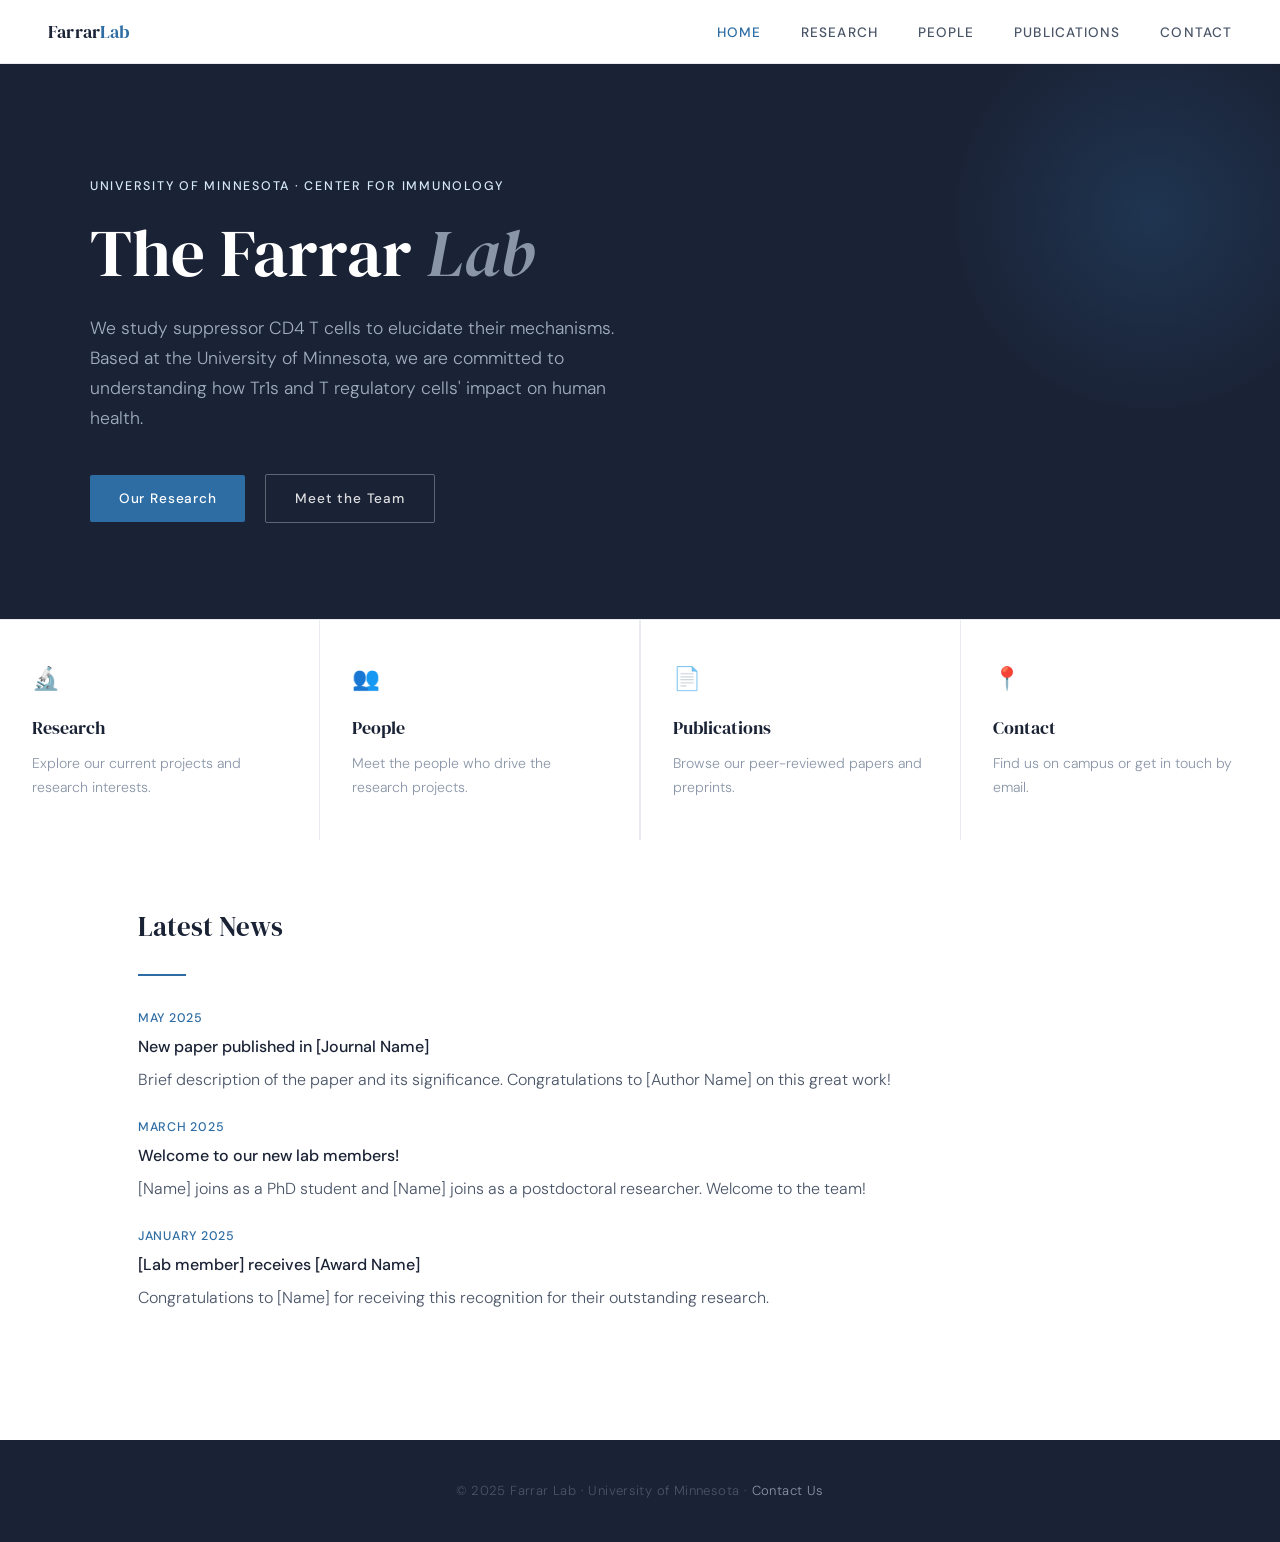
==== index.html @ 4f5e02fc "Add files via upload" ====
<!DOCTYPE html>
<html lang="en">
<head>
  <meta charset="UTF-8" />
  <meta name="viewport" content="width=device-width, initial-scale=1.0" />
  <title>Farrar Lab — University of Minnesota</title>
  <link rel="stylesheet" href="style.css" />
</head>
<body>

  <nav>
    <a class="nav-logo" href="index.html">Farrar<span>Lab</span></a>
    <ul class="nav-links">
      <li><a href="index.html" class="active">Home</a></li>
      <li><a href="research.html">Research</a></li>
      <li><a href="people.html">People</a></li>
      <li><a href="publications.html">Publications</a></li>
      <li><a href="contact.html">Contact</a></li>
    </ul>
  </nav>

  <header class="home-hero">
    <div class="home-hero-inner">
      <p class="eyebrow">University of Minnesota · Center for Immunology</p>
      <h1>The Farrar <em>Lab</em></h1>
      <p class="tagline">
        We study suppressor CD4 T cells to elucidate their mechanisms.
        Based at the University of Minnesota, we are committed to understanding how Tr1s and T regulatory cells' impact on human health.
      </p>
      <a class="btn" href="research.html">Our Research</a>
      <a class="btn btn-outline" href="people.html">Meet the Team</a>
    </div>
  </header>

  <div class="home-cards">
    <a class="home-card" href="research.html">
      <div class="card-icon">🔬</div>
      <h3>Research</h3>
      <p>Explore our current projects and research interests.</p>
    </a>
    <a class="home-card" href="people.html">
      <div class="card-icon">👥</div>
      <h3>People</h3>
      <p>Meet the people who drive the research projects.</p>
    </a>
    <a class="home-card" href="publications.html">
      <div class="card-icon">📄</div>
      <h3>Publications</h3>
      <p>Browse our peer-reviewed papers and preprints.</p>
    </a>
    <a class="home-card" href="contact.html">
      <div class="card-icon">📍</div>
      <h3>Contact</h3>
      <p>Find us on campus or get in touch by email.</p>
    </a>
  </div>

  <main>
    <section>
      <h2>Latest News</h2>
      <div class="divider"></div>
      <!-- Add news items here. Copy and paste this block to add more. -->
      <div style="display:flex; flex-direction:column; gap:1.5rem;">

        <div>
          <p style="font-size:0.78rem; font-weight:500; letter-spacing:0.06em; color:var(--accent); margin-bottom:0.2rem;">MAY 2025</p>
          <h3>New paper published in [Journal Name]</h3>
          <p>Brief description of the paper and its significance. Congratulations to [Author Name] on this great work!</p>
        </div>

        <div>
          <p style="font-size:0.78rem; font-weight:500; letter-spacing:0.06em; color:var(--accent); margin-bottom:0.2rem;">MARCH 2025</p>
          <h3>Welcome to our new lab members!</h3>
          <p>[Name] joins as a PhD student and [Name] joins as a postdoctoral researcher. Welcome to the team!</p>
        </div>

        <div>
          <p style="font-size:0.78rem; font-weight:500; letter-spacing:0.06em; color:var(--accent); margin-bottom:0.2rem;">JANUARY 2025</p>
          <h3>[Lab member] receives [Award Name]</h3>
          <p>Congratulations to [Name] for receiving this recognition for their outstanding research.</p>
        </div>

      </div>
    </section>
  </main>

  <footer>
    <p>© 2025 Farrar Lab · University of Minnesota · <a href="contact.html">Contact Us</a></p>
  </footer>

</body>
</html>
---- style.css ----
@import url('https://fonts.googleapis.com/css2?family=DM+Serif+Display:ital@0;1&family=DM+Sans:wght@300;400;500&display=swap');

:root {
  --navy: #1a2235;
  --navy-mid: #243048;
  --grey-dark: #4a5568;
  --grey-mid: #8a96a8;
  --grey-light: #e8ecf1;
  --off-white: #f7f8fa;
  --white: #ffffff;
  --accent: #2e6da4;
  --accent-light: #d6e8f7;
}

*, *::before, *::after { box-sizing: border-box; margin: 0; padding: 0; }

html { scroll-behavior: smooth; }

body {
  font-family: 'DM Sans', sans-serif;
  font-weight: 300;
  background: var(--white);
  color: var(--navy);
  line-height: 1.7;
  font-size: 16px;
}

/* ── NAV ── */
nav {
  position: sticky;
  top: 0;
  z-index: 100;
  background: var(--white);
  border-bottom: 1px solid var(--grey-light);
  display: flex;
  align-items: center;
  justify-content: space-between;
  padding: 0 3rem;
  height: 64px;
}

.nav-logo {
  font-family: 'DM Serif Display', serif;
  font-size: 1.15rem;
  color: var(--navy);
  text-decoration: none;
  letter-spacing: 0.01em;
}

.nav-logo span {
  color: var(--accent);
}

.nav-links {
  display: flex;
  gap: 2.5rem;
  list-style: none;
}

.nav-links a {
  font-size: 0.85rem;
  font-weight: 500;
  letter-spacing: 0.08em;
  text-transform: uppercase;
  color: var(--grey-dark);
  text-decoration: none;
  transition: color 0.2s;
}

.nav-links a:hover,
.nav-links a.active {
  color: var(--accent);
}

/* ── PAGE HERO ── */
.page-hero {
  background: var(--navy);
  color: var(--white);
  padding: 5rem 3rem 4rem;
}

.page-hero h1 {
  font-family: 'DM Serif Display', serif;
  font-size: clamp(2.2rem, 5vw, 3.5rem);
  font-weight: 400;
  line-height: 1.15;
  max-width: 700px;
}

.page-hero p {
  margin-top: 1rem;
  color: var(--grey-mid);
  max-width: 560px;
  font-size: 1.05rem;
}

/* ── MAIN CONTENT ── */
main {
  max-width: 1100px;
  margin: 0 auto;
  padding: 4rem 3rem;
}

section {
  margin-bottom: 4rem;
}

h2 {
  font-family: 'DM Serif Display', serif;
  font-size: 1.7rem;
  font-weight: 400;
  color: var(--navy);
  margin-bottom: 1.5rem;
}

h3 {
  font-size: 1rem;
  font-weight: 500;
  color: var(--navy);
  margin-bottom: 0.4rem;
}

p { color: var(--grey-dark); margin-bottom: 1rem; }
p:last-child { margin-bottom: 0; }

/* ── DIVIDER ── */
.divider {
  width: 48px;
  height: 2px;
  background: var(--accent);
  margin-bottom: 2rem;
}

/* ── HOME HERO ── */
.home-hero {
  background: var(--navy);
  color: var(--white);
  padding: 7rem 3rem 6rem;
  position: relative;
  overflow: hidden;
}

.home-hero::before {
  content: '';
  position: absolute;
  top: -60px; right: -80px;
  width: 420px; height: 420px;
  border-radius: 50%;
  background: radial-gradient(circle, rgba(46,109,164,0.25) 0%, transparent 70%);
  pointer-events: none;
}

.home-hero-inner {
  max-width: 1100px;
  margin: 0 auto;
}

.home-hero .eyebrow {
  font-size: 0.78rem;
  font-weight: 500;
  letter-spacing: 0.14em;
  text-transform: uppercase;
  color: var(--accent-light);
  margin-bottom: 1.2rem;
}

.home-hero h1 {
  font-family: 'DM Serif Display', serif;
  font-size: clamp(2.6rem, 6vw, 4.2rem);
  font-weight: 400;
  line-height: 1.1;
  max-width: 720px;
  margin-bottom: 1.5rem;
}

.home-hero h1 em {
  font-style: italic;
  color: var(--grey-mid);
}

.home-hero .tagline {
  font-size: 1.1rem;
  color: #a0aec0;
  max-width: 540px;
  line-height: 1.7;
  margin-bottom: 2.5rem;
}

.btn {
  display: inline-block;
  padding: 0.75rem 1.8rem;
  background: var(--accent);
  color: var(--white);
  text-decoration: none;
  font-size: 0.85rem;
  font-weight: 500;
  letter-spacing: 0.06em;
  border-radius: 2px;
  transition: background 0.2s, transform 0.15s;
}

.btn:hover { background: #245a8a; transform: translateY(-1px); }

.btn-outline {
  background: transparent;
  border: 1px solid rgba(255,255,255,0.3);
  margin-left: 1rem;
  color: rgba(255,255,255,0.85);
}
.btn-outline:hover { background: rgba(255,255,255,0.08); transform: translateY(-1px); }

/* ── HOME CARDS ── */
.home-cards {
  display: grid;
  grid-template-columns: repeat(auto-fit, minmax(240px, 1fr));
  gap: 1.5px;
  background: var(--grey-light);
  border-top: 1.5px solid var(--grey-light);
}

.home-card {
  background: var(--white);
  padding: 2.5rem 2rem;
  text-decoration: none;
  transition: background 0.2s;
}

.home-card:hover { background: var(--off-white); }

.home-card .card-icon {
  font-size: 1.4rem;
  margin-bottom: 1rem;
}

.home-card h3 {
  font-family: 'DM Serif Display', serif;
  font-size: 1.1rem;
  font-weight: 400;
  margin-bottom: 0.5rem;
}

.home-card p {
  font-size: 0.88rem;
  color: var(--grey-mid);
  margin: 0;
}

/* ── PEOPLE GRID ── */
.people-grid {
  display: grid;
  grid-template-columns: repeat(auto-fill, minmax(200px, 1fr));
  gap: 2rem;
}

.person-card {
  text-align: center;
}

.person-photo {
  width: 120px;
  height: 120px;
  border-radius: 50%;
  background: var(--grey-light);
  margin: 0 auto 1rem;
  display: flex;
  align-items: center;
  justify-content: center;
  font-size: 2rem;
  color: var(--grey-mid);
  overflow: hidden;
}

.person-photo img {
  width: 100%;
  height: 100%;
  object-fit: cover;
}

.person-card h3 { font-size: 0.95rem; }

.person-card .role {
  font-size: 0.8rem;
  color: var(--accent);
  font-weight: 500;
  letter-spacing: 0.04em;
  margin-bottom: 0.3rem;
}

.person-card p {
  font-size: 0.82rem;
  color: var(--grey-mid);
  margin: 0;
}

.people-section-label {
  font-size: 0.75rem;
  font-weight: 500;
  letter-spacing: 0.12em;
  text-transform: uppercase;
  color: var(--grey-mid);
  margin-bottom: 1.5rem;
  padding-bottom: 0.75rem;
  border-bottom: 1px solid var(--grey-light);
}

/* ── PUBLICATIONS ── */
.pub-list { list-style: none; }

.pub-item {
  padding: 1.5rem 0;
  border-bottom: 1px solid var(--grey-light);
  display: grid;
  grid-template-columns: 48px 1fr;
  gap: 1rem;
  align-items: start;
}

.pub-year {
  font-size: 0.78rem;
  font-weight: 500;
  color: var(--accent);
  padding-top: 0.15rem;
  letter-spacing: 0.04em;
}

.pub-title {
  font-size: 0.95rem;
  font-weight: 500;
  color: var(--navy);
  margin-bottom: 0.25rem;
}

.pub-authors {
  font-size: 0.83rem;
  color: var(--grey-mid);
  margin-bottom: 0.2rem;
}

.pub-journal {
  font-size: 0.83rem;
  color: var(--grey-dark);
  font-style: italic;
}

.pub-link {
  display: inline-block;
  margin-top: 0.4rem;
  font-size: 0.78rem;
  font-weight: 500;
  color: var(--accent);
  text-decoration: none;
  letter-spacing: 0.04em;
}

.pub-link:hover { text-decoration: underline; }

/* ── CONTACT ── */
.contact-grid {
  display: grid;
  grid-template-columns: 1fr 1fr;
  gap: 3rem;
}

.contact-block h3 {
  font-size: 0.75rem;
  font-weight: 500;
  letter-spacing: 0.12em;
  text-transform: uppercase;
  color: var(--grey-mid);
  margin-bottom: 0.75rem;
}

.contact-block p, .contact-block a {
  font-size: 0.95rem;
  color: var(--grey-dark);
  text-decoration: none;
}

.contact-block a:hover { color: var(--accent); }

.map-embed {
  width: 100%;
  height: 300px;
  border: none;
  border-radius: 2px;
  margin-top: 2rem;
  filter: grayscale(20%);
}

/* ── RESEARCH AREAS ── */
.research-grid {
  display: grid;
  grid-template-columns: repeat(auto-fit, minmax(280px, 1fr));
  gap: 2rem;
}

.research-card {
  background: var(--off-white);
  padding: 2rem;
  border-left: 3px solid var(--accent);
}

.research-card h3 {
  font-family: 'DM Serif Display', serif;
  font-size: 1.1rem;
  font-weight: 400;
  margin-bottom: 0.75rem;
}

.research-card p {
  font-size: 0.9rem;
  margin: 0;
}

/* ── FOOTER ── */
footer {
  background: var(--navy);
  color: var(--grey-mid);
  text-align: center;
  padding: 2.5rem 3rem;
  font-size: 0.82rem;
  letter-spacing: 0.03em;
}

footer a { color: var(--grey-mid); text-decoration: none; }
footer a:hover { color: var(--white); }

/* ── RESPONSIVE ── */
@media (max-width: 768px) {
  nav { padding: 0 1.5rem; }
  .nav-links { gap: 1.5rem; }
  .home-hero, .page-hero { padding: 4rem 1.5rem 3rem; }
  main { padding: 3rem 1.5rem; }
  .contact-grid { grid-template-columns: 1fr; }
  .btn-outline { margin-left: 0; margin-top: 0.75rem; display: inline-block; }
}
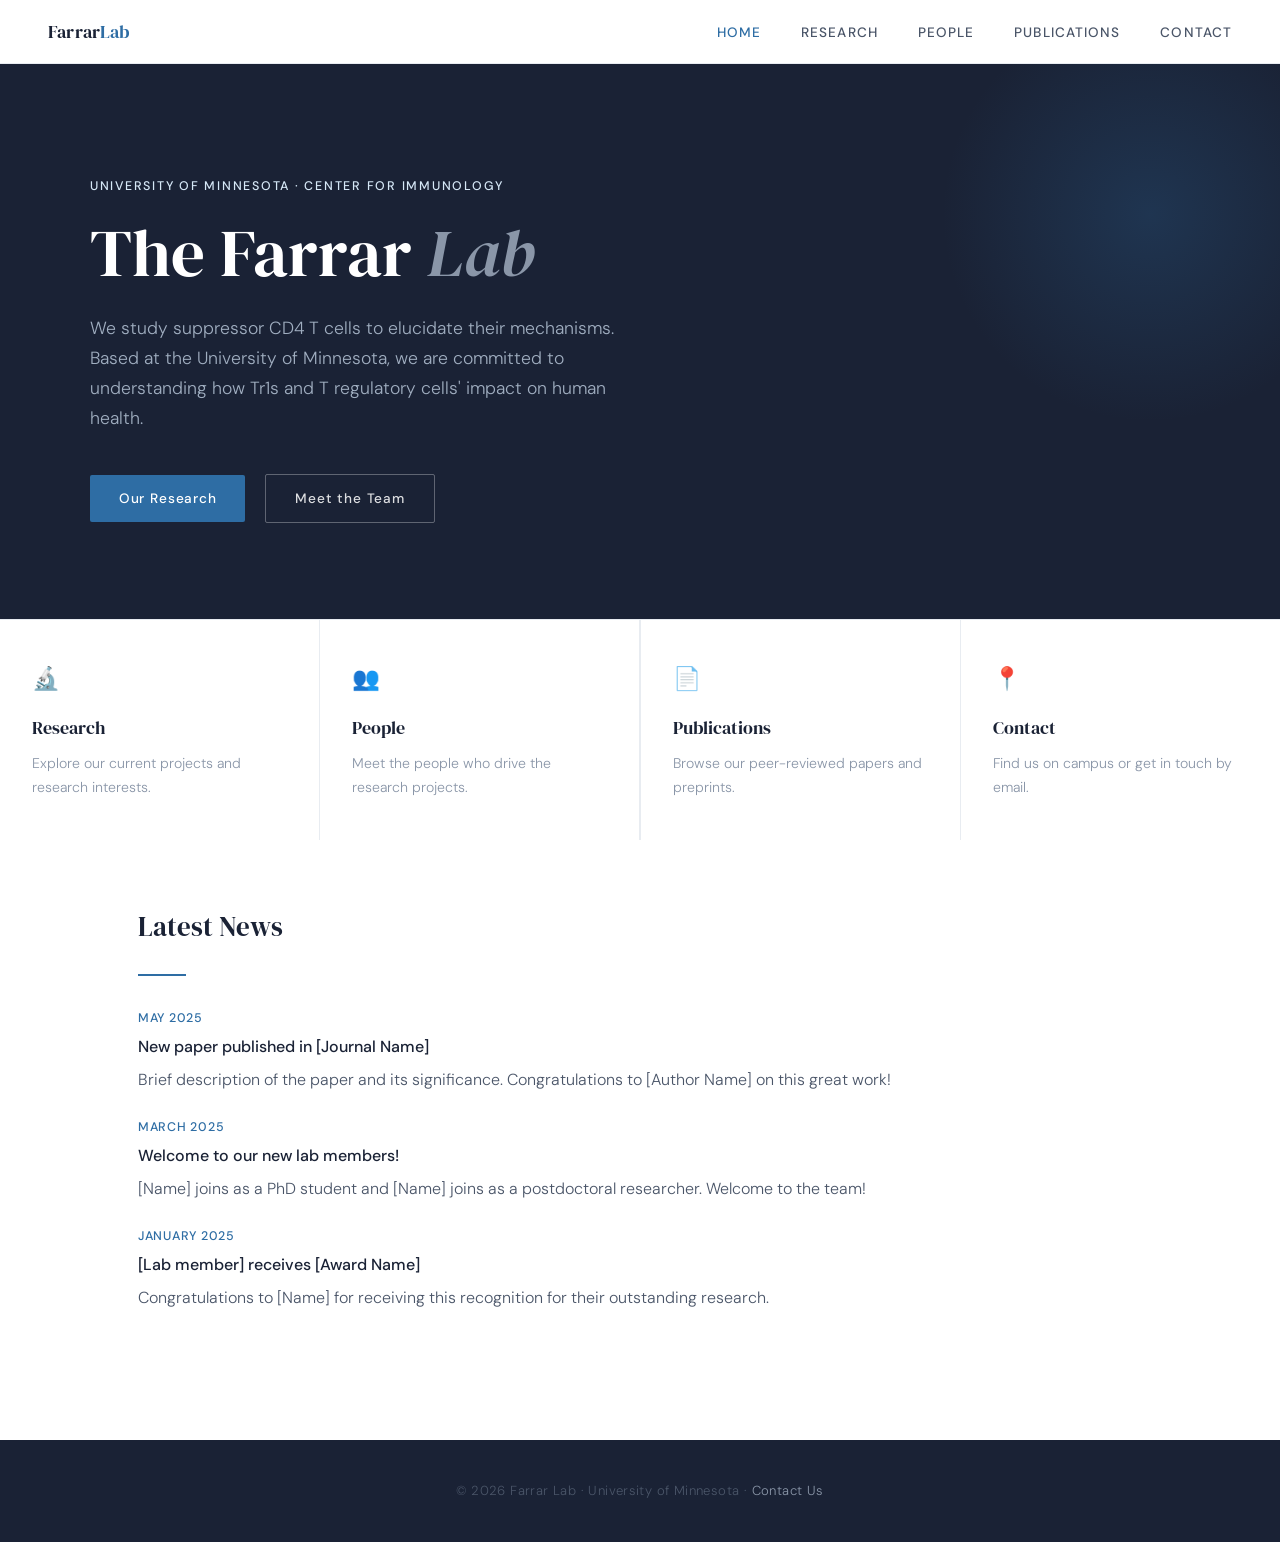
==== commit a06023e5: "Add files via upload" ====
--- a/index.html
+++ b/index.html
@@ -85,7 +85,7 @@
   </main>
 
   <footer>
-    <p>© 2025 Farrar Lab · University of Minnesota · <a href="contact.html">Contact Us</a></p>
+    <p>© 2026 Farrar Lab · University of Minnesota · <a href="contact.html">Contact Us</a></p>
   </footer>
 
 </body>
--- a/style.css
+++ b/style.css
@@ -309,10 +309,7 @@
 .pub-item {
   padding: 1.5rem 0;
   border-bottom: 1px solid var(--grey-light);
-  display: grid;
-  grid-template-columns: 48px 1fr;
-  gap: 1rem;
-  align-items: start;
+  display: block;
 }
 
 .pub-year {
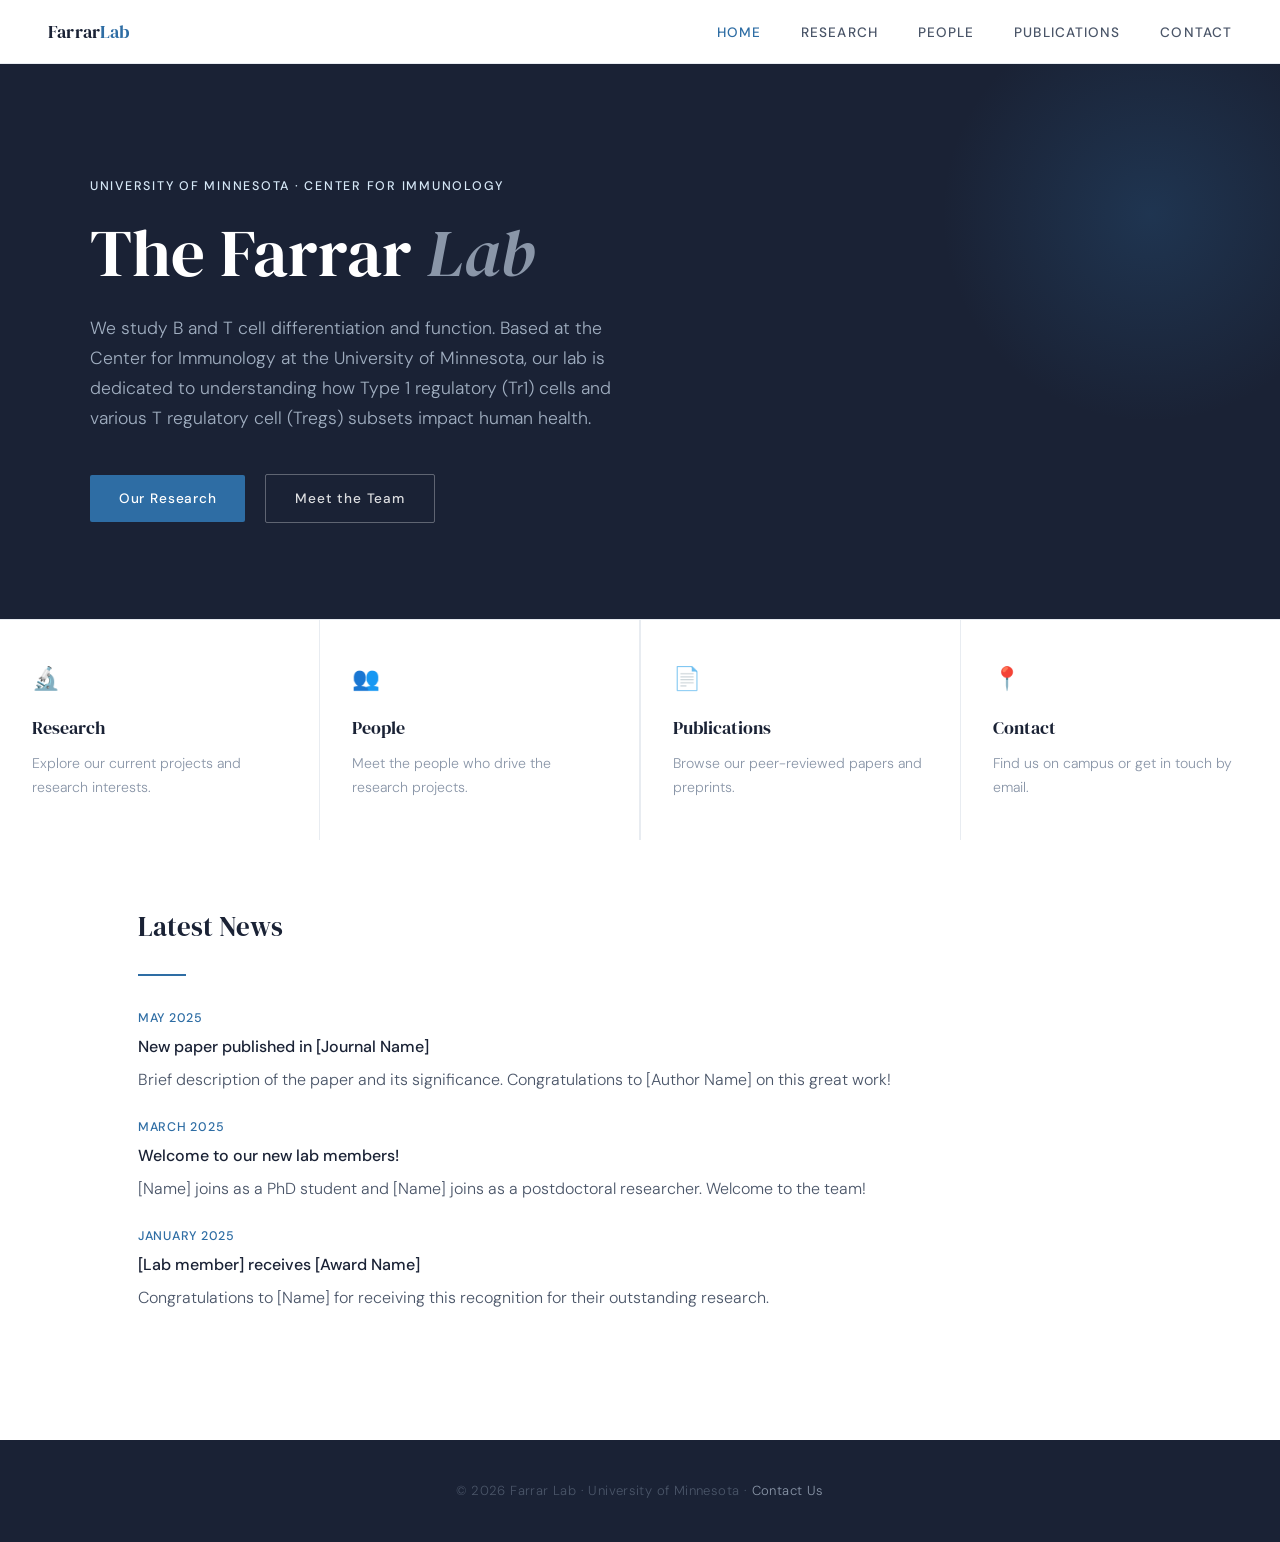
==== commit 60eb2998: "Add files via upload" ====
--- a/index.html
+++ b/index.html
@@ -24,8 +24,7 @@
       <p class="eyebrow">University of Minnesota · Center for Immunology</p>
       <h1>The Farrar <em>Lab</em></h1>
       <p class="tagline">
-        We study suppressor CD4 T cells to elucidate their mechanisms.
-        Based at the University of Minnesota, we are committed to understanding how Tr1s and T regulatory cells' impact on human health.
+        We study B and T cell differentiation and function. Based at the Center for Immunology at the University of Minnesota, our lab is dedicated to understanding how Type 1 regulatory (Tr1) cells and various T regulatory cell (Tregs) subsets impact human health.
       </p>
       <a class="btn" href="research.html">Our Research</a>
       <a class="btn btn-outline" href="people.html">Meet the Team</a>
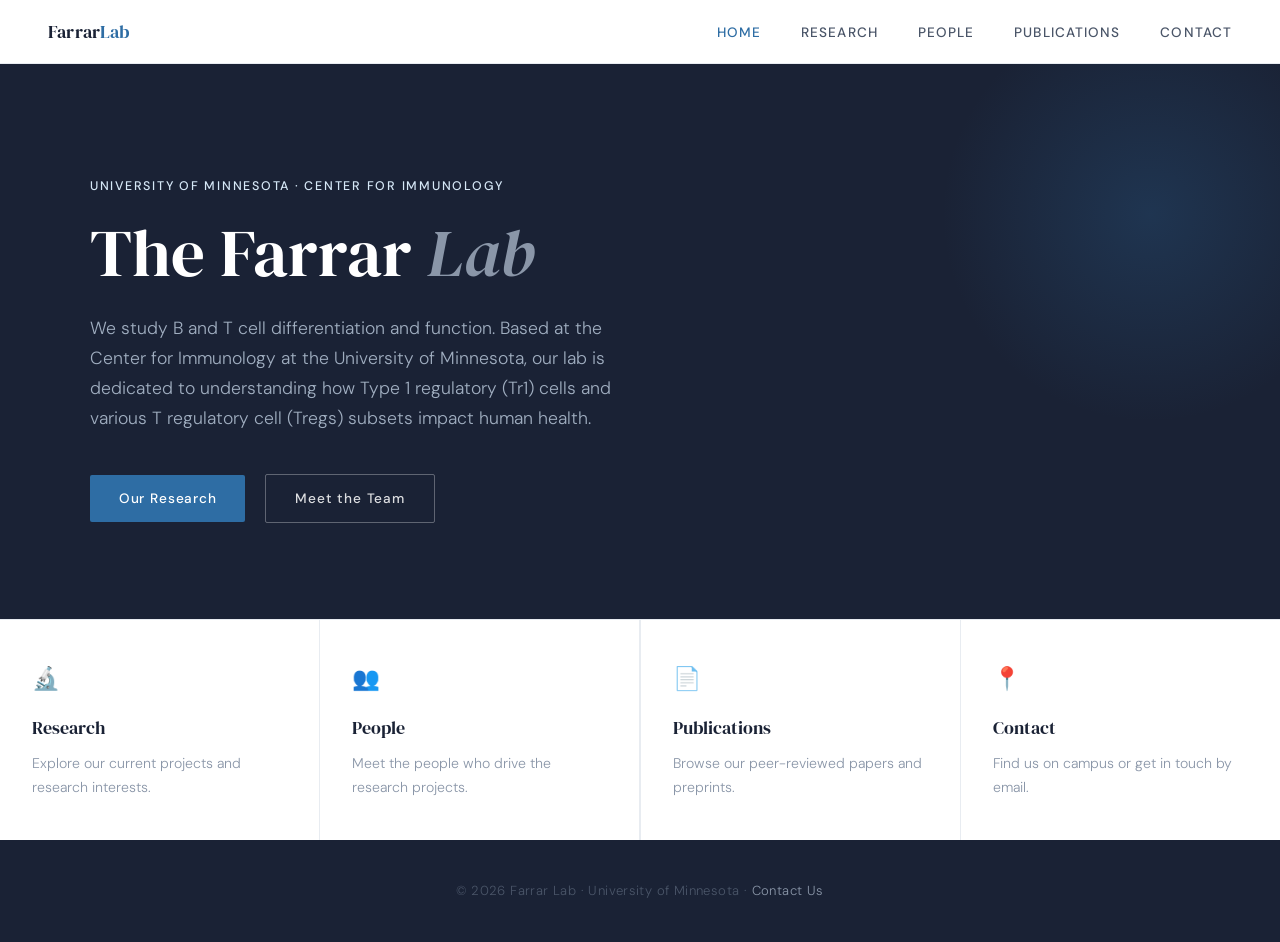
==== commit 0b7542a1: "Add files via upload" ====
--- a/index.html
+++ b/index.html
@@ -54,11 +54,11 @@
     </a>
   </div>
 
+<!-- Commenting out the 'Latest News' section so that it's not visible for now.
   <main>
     <section>
       <h2>Latest News</h2>
       <div class="divider"></div>
-      <!-- Add news items here. Copy and paste this block to add more. -->
       <div style="display:flex; flex-direction:column; gap:1.5rem;">
 
         <div>
@@ -82,6 +82,7 @@
       </div>
     </section>
   </main>
+  -->
 
   <footer>
     <p>© 2026 Farrar Lab · University of Minnesota · <a href="contact.html">Contact Us</a></p>
